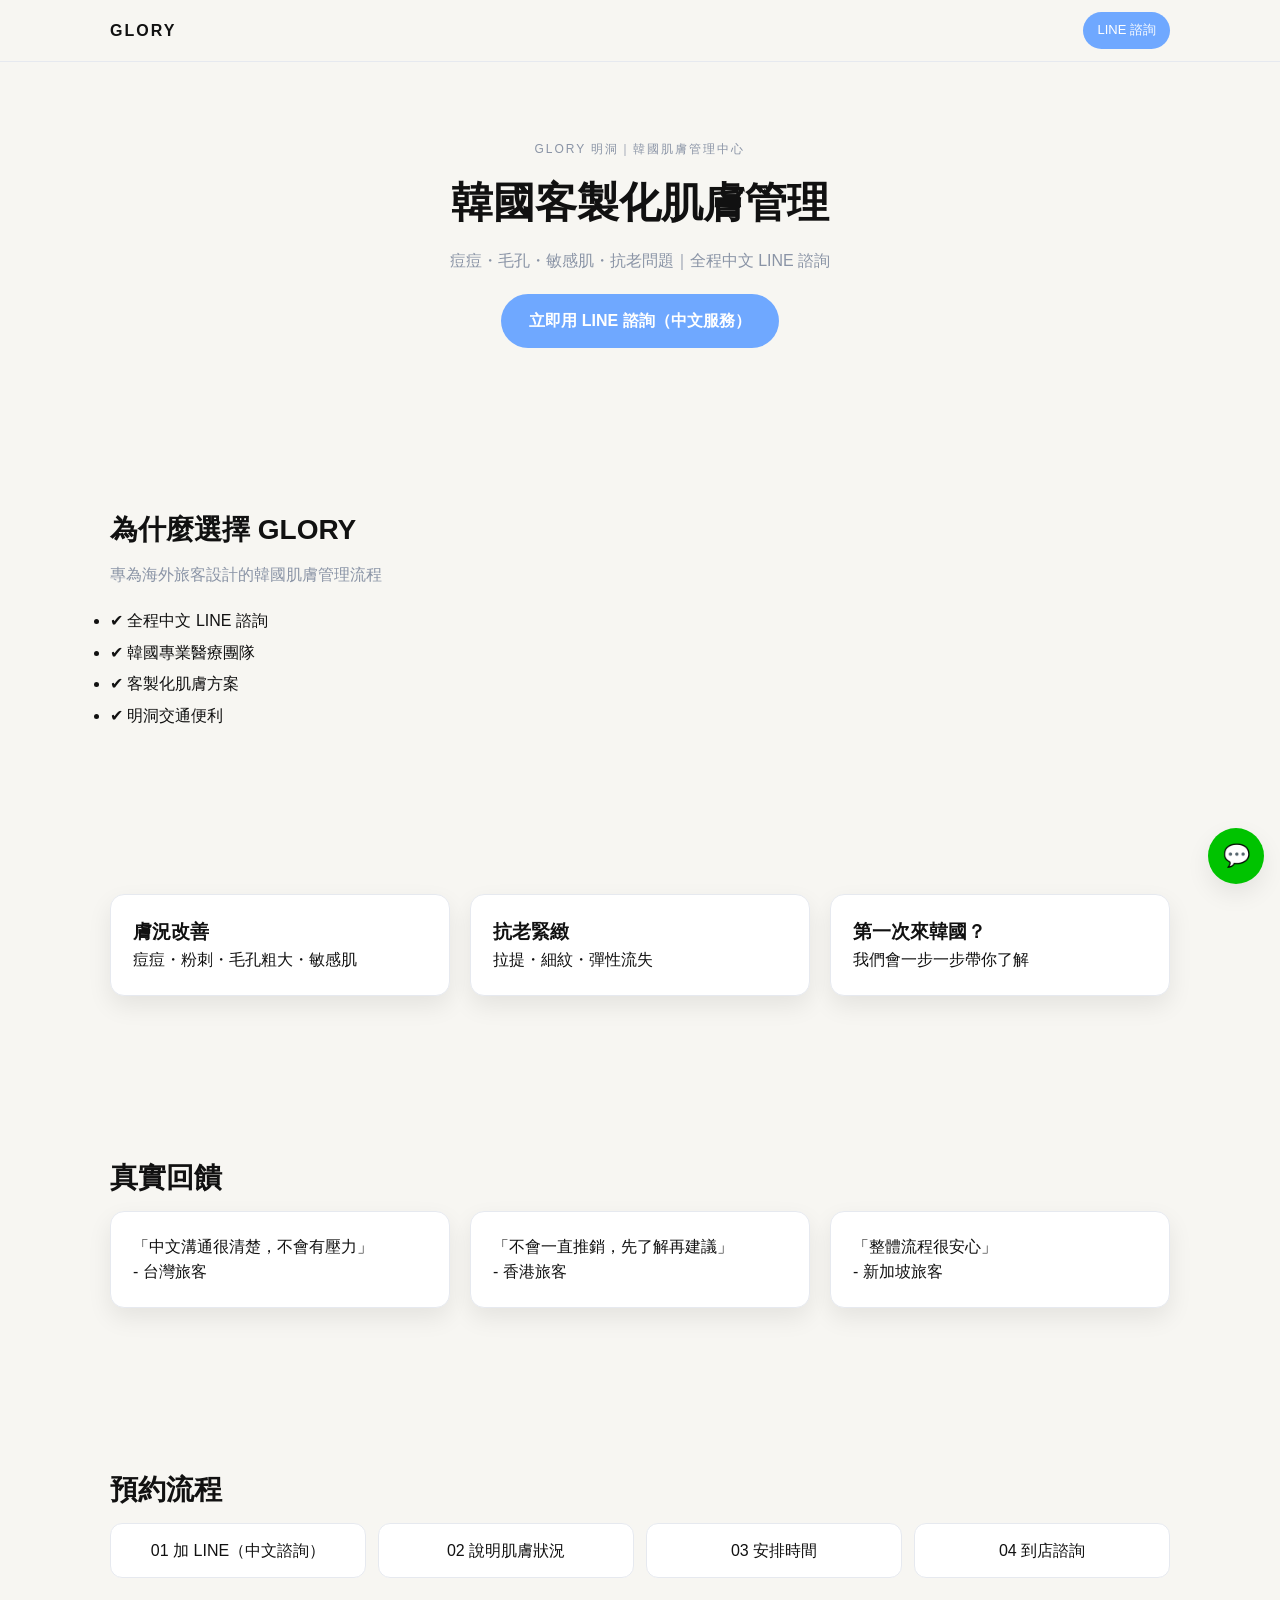
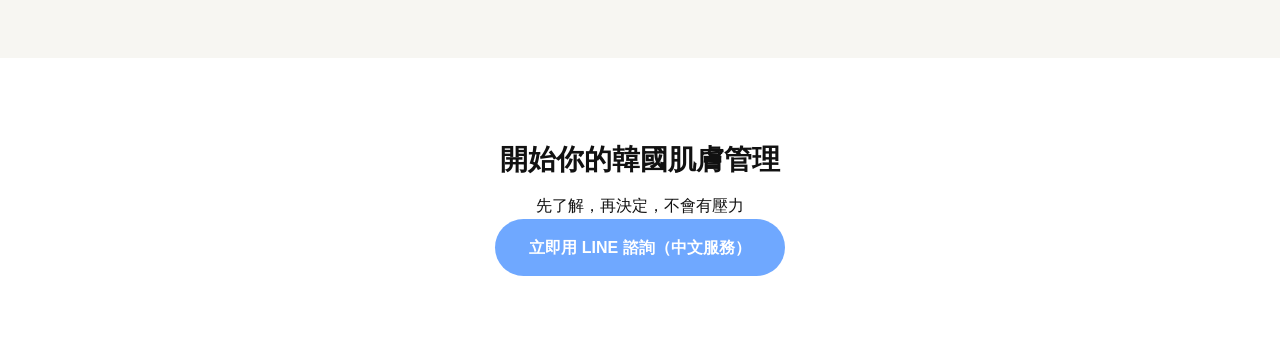
==== index.html @ 79ee34f8 "Update index.html" ====
<!DOCTYPE html>
<html lang="zh-Hant">

<head>
<meta charset="UTF-8">
<meta name="viewport" content="width=device-width, initial-scale=1.0">

<title>GLORY 明洞｜韓國客製化肌膚管理</title>

<meta name="description" content="韓國明洞肌膚管理中心｜痘痘・毛孔・敏感肌・抗老｜全程中文LINE諮詢">

<meta property="og:title" content="GLORY 明洞｜韓國肌膚管理">
<meta property="og:description" content="韓國客製化肌膚管理｜LINE中文諮詢">
<meta property="og:image" content="assets/cover.jpg">

<link rel="stylesheet" href="css/style.css">
<link rel="stylesheet" href="css/animation.css">

</head>

<body>

<!-- ================= LINE SYSTEM (ONLY JS FILE SHOULD OWN THIS) ================= -->
<script src="js/line.js"></script>

<!-- ================= HEADER ================= -->
<header class="header">
  <div class="container">
    <div class="logo">GLORY</div>

    <a class="header-cta" onclick="openLine('header_cta')">
      LINE 諮詢
    </a>
  </div>
</header>

<!-- ================= HERO ================= -->
<section class="hero">
  <div class="container hero-inner">

    <p class="eyebrow">GLORY 明洞｜韓國肌膚管理中心</p>

    <h1>韓國客製化肌膚管理</h1>

    <p class="subtext">
      痘痘・毛孔・敏感肌・抗老問題｜全程中文 LINE 諮詢
    </p>

    <a class="primary-btn" onclick="openLine('hero_cta')">
      立即用 LINE 諮詢（中文服務）
    </a>

  </div>
</section>

<!-- ================= WHY GLORY ================= -->
<section class="section">
  <div class="container">

    <h2>為什麼選擇 GLORY</h2>

    <p class="desc">
      專為海外旅客設計的韓國肌膚管理流程
    </p>

    <ul class="list">
      <li>✔ 全程中文 LINE 諮詢</li>
      <li>✔ 韓國專業醫療團隊</li>
      <li>✔ 客製化肌膚方案</li>
      <li>✔ 明洞交通便利</li>
    </ul>

  </div>
</section>

<!-- ================= SERVICES ================= -->
<section class="section">
  <div class="container grid-3">

    <div class="card" onclick="openLine('skin')">
      <h3>膚況改善</h3>
      <p>痘痘・粉刺・毛孔粗大・敏感肌</p>
    </div>

    <div class="card" onclick="openLine('antiaging')">
      <h3>抗老緊緻</h3>
      <p>拉提・細紋・彈性流失</p>
    </div>

    <div class="card" onclick="openLine('firstvisit')">
      <h3>第一次來韓國？</h3>
      <p>我們會一步一步帶你了解</p>
    </div>

  </div>
</section>

<!-- ================= SOCIAL PROOF ================= -->
<section class="section">
  <div class="container">

    <h2>真實回饋</h2>

    <div class="grid-3">

      <div class="card">
        <p>「中文溝通很清楚，不會有壓力」</p>
        <span>- 台灣旅客</span>
      </div>

      <div class="card">
        <p>「不會一直推銷，先了解再建議」</p>
        <span>- 香港旅客</span>
      </div>

      <div class="card">
        <p>「整體流程很安心」</p>
        <span>- 新加坡旅客</span>
      </div>

    </div>

  </div>
</section>

<!-- ================= JOURNEY ================= -->
<section class="section">
  <div class="container">

    <h2>預約流程</h2>

    <div class="steps">
      <div>01 加 LINE（中文諮詢）</div>
      <div>02 說明肌膚狀況</div>
      <div>03 安排時間</div>
      <div>04 到店諮詢</div>
    </div>

  </div>
</section>

<!-- ================= FINAL CTA ================= -->
<section class="cta">
  <div class="container">

    <h2>開始你的韓國肌膚管理</h2>

    <p>先了解，再決定，不會有壓力</p>

    <a class="primary-btn big" onclick="openLine('final_cta')">
      立即用 LINE 諮詢（中文服務）
    </a>

  </div>
</section>

<!-- ================= FLOAT CTA ================= -->
<div class="floating" onclick="openLine('floating_cta')">
  💬
</div>

</body>
</html>
---- css/style.css ----
/* =========================
GLORY V8.2 FINAL STYLE SYSTEM
Production Ready (Ads + Conversion Safe)
========================= */

/* =========================
ROOT DESIGN SYSTEM
========================= */
:root {
  --bg: #F7F6F2;
  --surface: #FFFFFF;

  --text: #111111;
  --muted: #8A94A6;

  --primary: #6FA8FF;
  --primary-dark: #3D7CFF;

  --line: #00C300;

  --border: #E6E9EF;

  --shadow: 0 10px 25px rgba(17,17,17,0.08);
}

/* =========================
RESET (CLEAN)
========================= */
* {
  margin: 0;
  padding: 0;
  box-sizing: border-box;
}

body {
  font-family: "Noto Sans TC", Inter, sans-serif;
  background: var(--bg);
  color: var(--text);
  line-height: 1.6;
  overflow-x: hidden;
}

/* =========================
LAYOUT SYSTEM
========================= */
.container {
  max-width: 1100px;
  margin: 0 auto;
  padding: 0 20px;
}

section {
  padding: 80px 0;
}

/* =========================
HEADER
========================= */
.header {
  position: fixed;
  top: 0;
  width: 100%;
  background: rgba(247,246,242,0.92);
  backdrop-filter: blur(10px);
  border-bottom: 1px solid var(--border);
  z-index: 999;
}

.header .container {
  display: flex;
  justify-content: space-between;
  align-items: center;
  padding: 12px 20px;
}

.logo {
  font-weight: 600;
  letter-spacing: 2px;
}

/* =========================
HERO SECTION
========================= */
.hero {
  padding: 140px 0 80px;
  text-align: center;
}

.hero h1 {
  font-size: 42px;
  font-weight: 600;
  margin-bottom: 12px;
}

.subtext {
  color: var(--muted);
  margin-bottom: 20px;
}

.eyebrow {
  font-size: 12px;
  letter-spacing: 2px;
  color: var(--muted);
  margin-bottom: 10px;
}

/* =========================
BUTTON SYSTEM (CONVERSION CORE)
========================= */
.primary-btn {
  display: inline-block;
  background: var(--primary);
  color: #fff;
  padding: 14px 28px;
  border-radius: 999px;
  font-weight: 600;
  cursor: pointer;
  text-decoration: none;
  transition: 0.2s ease;
}

.primary-btn:hover {
  background: var(--primary-dark);
  transform: translateY(-2px);
}

.primary-btn.big {
  padding: 16px 34px;
}

/* header CTA */
.header-cta {
  background: var(--primary);
  color: white;
  padding: 8px 14px;
  border-radius: 999px;
  font-size: 13px;
  cursor: pointer;
}

/* =========================
GRID SYSTEM
========================= */
.grid-3 {
  display: grid;
  grid-template-columns: repeat(3, 1fr);
  gap: 20px;
}

/* =========================
CARD SYSTEM
========================= */
.card {
  background: var(--surface);
  border: 1px solid var(--border);
  border-radius: 14px;
  padding: 22px;
  box-shadow: var(--shadow);
  transition: 0.2s ease;
}

.card:hover {
  transform: translateY(-3px);
}

/* =========================
TEXT SYSTEM
========================= */
h2 {
  font-size: 28px;
  margin-bottom: 10px;
}

.desc {
  color: var(--muted);
  margin-bottom: 20px;
}

.list li {
  margin: 6px 0;
}

/* =========================
STEPS
========================= */
.steps {
  display: grid;
  grid-template-columns: repeat(4, 1fr);
  gap: 12px;
}

.steps div {
  background: var(--surface);
  border: 1px solid var(--border);
  border-radius: 12px;
  padding: 14px;
  text-align: center;
}

/* =========================
CTA SECTION
========================= */
.cta {
  text-align: center;
  background: var(--surface);
}

/* =========================
FLOAT BUTTON (LINE CORE)
========================= */
.floating {
  position: fixed;
  right: 16px;
  bottom: 16px;
  width: 56px;
  height: 56px;
  background: var(--line);
  color: white;
  border-radius: 50%;
  display: flex;
  align-items: center;
  justify-content: center;
  font-size: 22px;
  cursor: pointer;
  box-shadow: var(--shadow);
}

/* =========================
RESPONSIVE CORE ONLY
========================= */
@media (max-width: 992px) {
  .grid-3 { grid-template-columns: 1fr 1fr; }
  .steps { grid-template-columns: 1fr 1fr; }
}

@media (max-width: 768px) {

  section { padding: 60px 0; }

  .hero h1 { font-size: 32px; }

  .grid-3 { grid-template-columns: 1fr; }

  .steps { grid-template-columns: 1fr; }

  .primary-btn {
    width: 100%;
    text-align: center;
  }
}

@media (max-width: 390px) {
  .hero h1 { font-size: 26px; }
  .container { padding: 0 14px; }
}

/* =========================
SAFE MOTION ONLY
========================= */
@media (prefers-reduced-motion: reduce) {
  * {
    animation: none !important;
    transition: none !important;
  }
}
---- css/animation.css ----
/* =========================
GLORY V8.2 ANIMATION SYSTEM
Conversion Safe + Lightweight
========================= */

/* =========================
GLOBAL BASE
========================= */
* {
  scroll-behavior: smooth;
}

/* =========================
SAFE PAGE LOAD
========================= */
body {
  opacity: 0;
  animation: pageFade 0.5s ease-out forwards;
}

@keyframes pageFade {
  to {
    opacity: 1;
  }
}

/* =========================
SECTION REVEAL (SAFE ONLY)
========================= */
.section {
  opacity: 0;
  transform: translateY(10px);
  animation: sectionIn 0.6s ease-out forwards;
}

@keyframes sectionIn {
  to {
    opacity: 1;
    transform: translateY(0);
  }
}

/* =========================
CTA HOVER ONLY (IMPORTANT)
========================= */
.primary-btn,
.header-cta {
  transition: transform 0.2s ease, background 0.2s ease;
}

.primary-btn:hover,
.header-cta:hover {
  transform: translateY(-2px);
}

/* =========================
CARD HOVER (VERY LIGHT)
========================= */
.card {
  transition: transform 0.25s ease, box-shadow 0.25s ease;
}

.card:hover {
  transform: translateY(-3px);
}

/* =========================
FLOAT BUTTON PULSE (ONLY 1 ANIMATION)
========================= */
.floating {
  animation: pulse 2.8s infinite;
}

@keyframes pulse {
  0% {
    transform: scale(1);
  }
  70% {
    transform: scale(1.06);
  }
  100% {
    transform: scale(1);
  }
}

/* =========================
REDUCE MOTION (IMPORTANT FOR ADS)
========================= */
@media (prefers-reduced-motion: reduce) {
  * {
    animation: none !important;
    transition: none !important;
  }
}
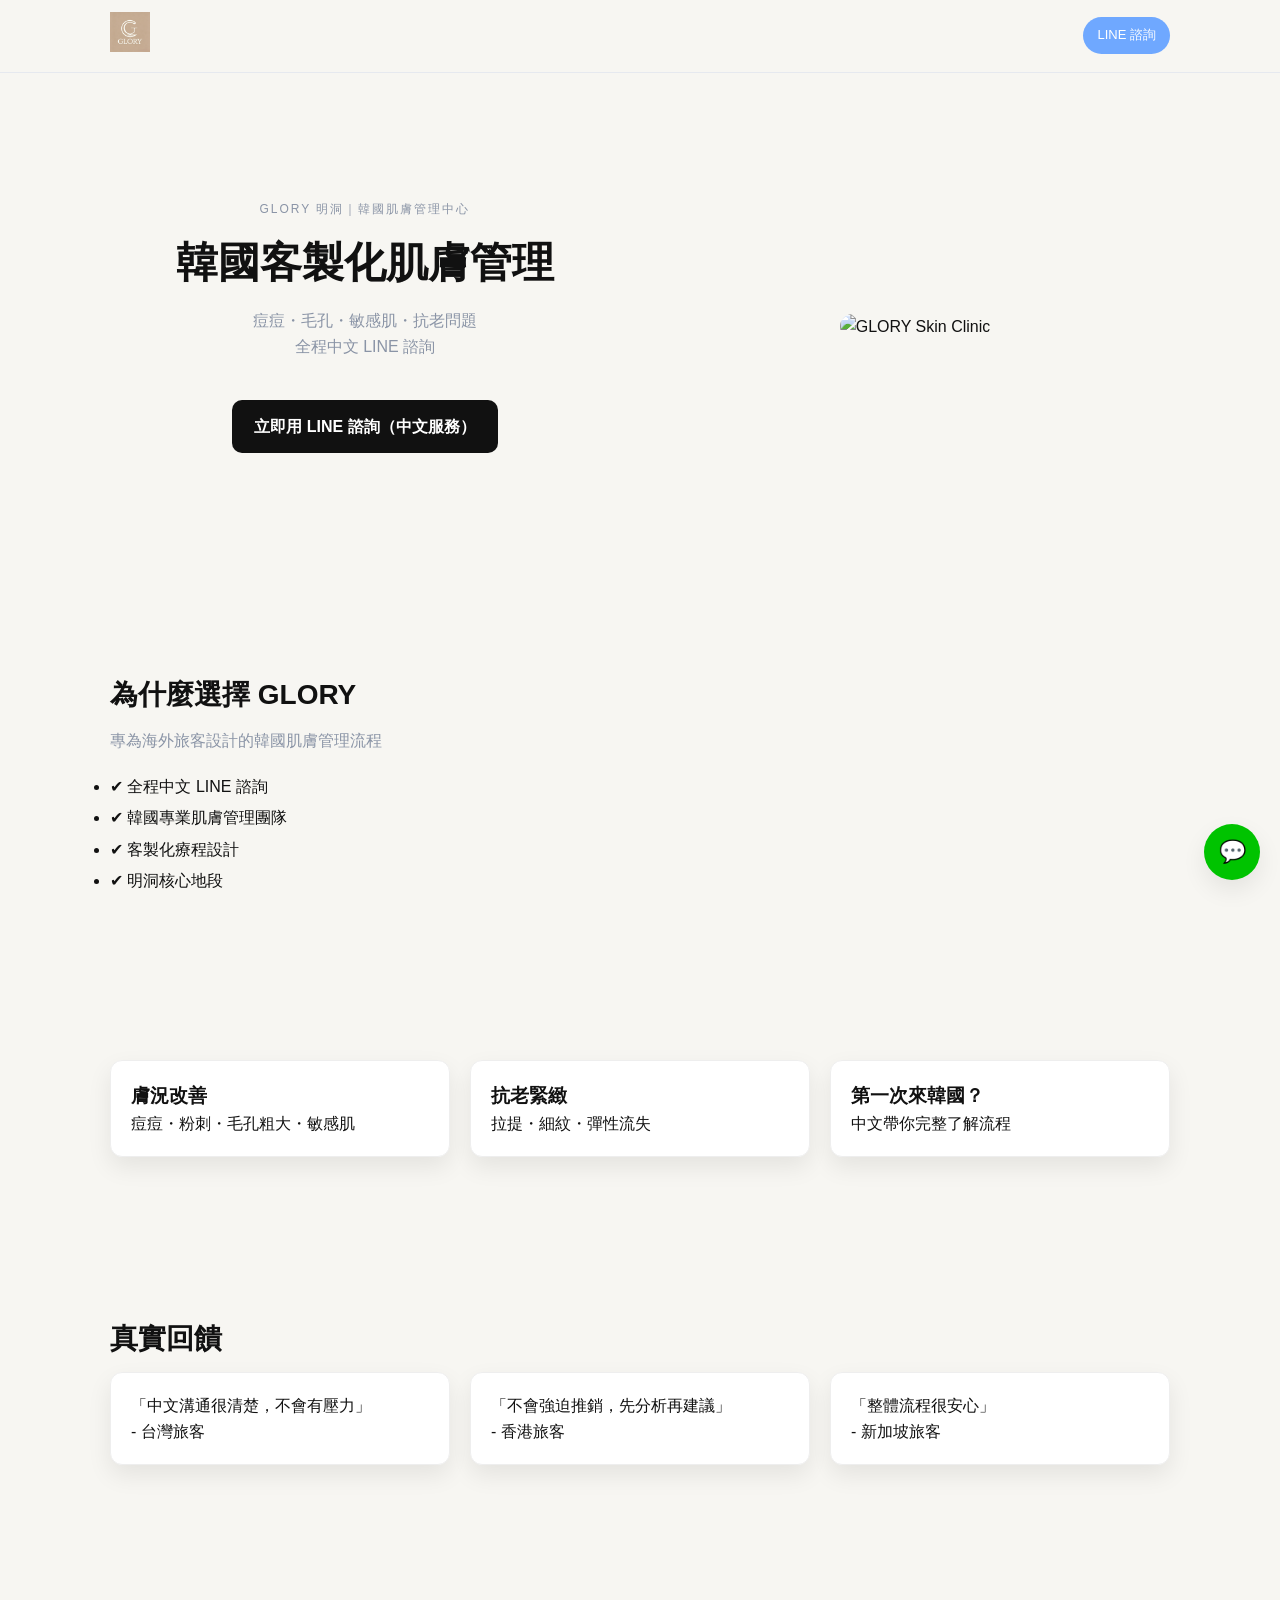
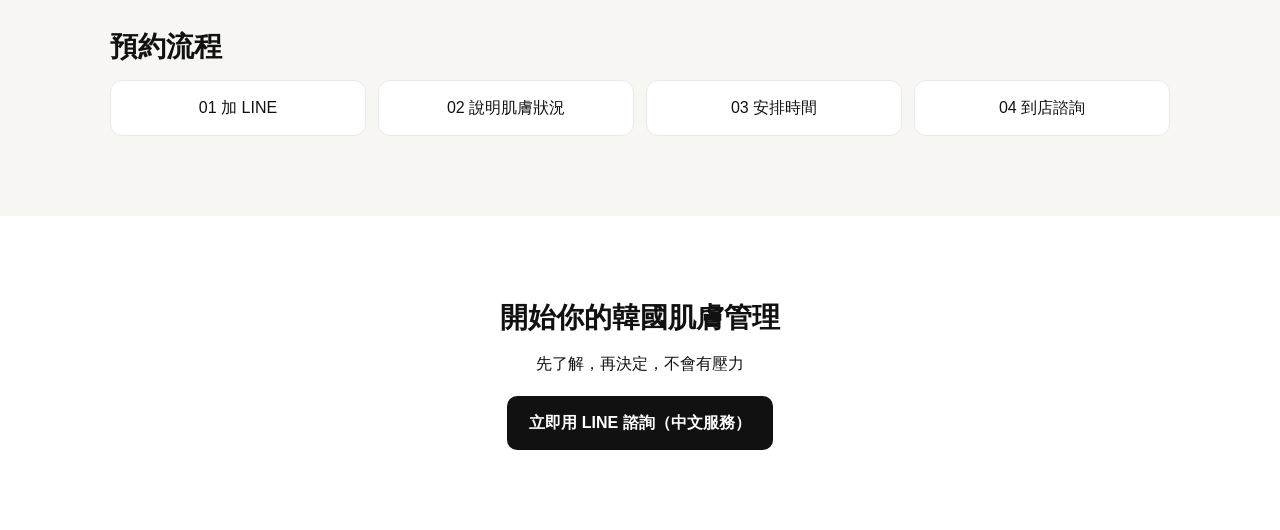
==== commit d60e01cf: "Update index.html" ====
--- a/index.html
+++ b/index.html
@@ -9,24 +9,103 @@
 
 <meta name="description" content="韓國明洞肌膚管理中心｜痘痘・毛孔・敏感肌・抗老｜全程中文LINE諮詢">
 
+<!-- ✅ OG 修正（重點） -->
 <meta property="og:title" content="GLORY 明洞｜韓國肌膚管理">
 <meta property="og:description" content="韓國客製化肌膚管理｜LINE中文諮詢">
-<meta property="og:image" content="assets/cover.jpg">
+<meta property="og:image" content="assets/images/hero.jpg">
 
 <link rel="stylesheet" href="css/style.css">
 <link rel="stylesheet" href="css/animation.css">
 
+<style>
+/* ===== HERO UPGRADE ===== */
+.hero-inner{
+  display:flex;
+  align-items:center;
+  justify-content:space-between;
+  gap:40px;
+  padding:60px 20px;
+}
+
+.hero-text{flex:1;}
+
+.hero-img{
+  flex:1;
+}
+
+.hero-img img{
+  width:100%;
+  border-radius:16px;
+  object-fit:cover;
+}
+
+/* CTA */
+.primary-btn{
+  display:inline-block;
+  margin-top:20px;
+  padding:14px 22px;
+  background:#111;
+  color:#fff;
+  border-radius:10px;
+  text-decoration:none;
+}
+
+/* GRID */
+.grid-3{
+  display:grid;
+  grid-template-columns:repeat(3,1fr);
+  gap:20px;
+}
+
+.card{
+  padding:20px;
+  border:1px solid #eee;
+  border-radius:12px;
+  cursor:pointer;
+}
+
+/* FLOAT */
+.floating{
+  position:fixed;
+  bottom:20px;
+  right:20px;
+  background:#00c300;
+  color:#fff;
+  width:56px;
+  height:56px;
+  border-radius:50%;
+  display:flex;
+  align-items:center;
+  justify-content:center;
+  font-size:22px;
+  cursor:pointer;
+}
+
+/* MOBILE */
+@media(max-width:768px){
+  .hero-inner{
+    flex-direction:column;
+  }
+
+  .grid-3{
+    grid-template-columns:1fr;
+  }
+}
+</style>
+
 </head>
 
 <body>
 
-<!-- ================= LINE SYSTEM (ONLY JS FILE SHOULD OWN THIS) ================= -->
+<!-- LINE SYSTEM -->
 <script src="js/line.js"></script>
 
 <!-- ================= HEADER ================= -->
 <header class="header">
   <div class="container">
-    <div class="logo">GLORY</div>
+    <div class="logo">
+      <img src="assets/logo/logo.jpg" alt="GLORY Logo" style="height:40px;">
+    </div>
 
     <a class="header-cta" onclick="openLine('header_cta')">
       LINE 諮詢
@@ -38,22 +117,33 @@
 <section class="hero">
   <div class="container hero-inner">
 
-    <p class="eyebrow">GLORY 明洞｜韓國肌膚管理中心</p>
-
-    <h1>韓國客製化肌膚管理</h1>
-
-    <p class="subtext">
-      痘痘・毛孔・敏感肌・抗老問題｜全程中文 LINE 諮詢
-    </p>
-
-    <a class="primary-btn" onclick="openLine('hero_cta')">
-      立即用 LINE 諮詢（中文服務）
-    </a>
-
-  </div>
-</section>
-
-<!-- ================= WHY GLORY ================= -->
+    <!-- TEXT -->
+    <div class="hero-text">
+
+      <p class="eyebrow">GLORY 明洞｜韓國肌膚管理中心</p>
+
+      <h1>韓國客製化肌膚管理</h1>
+
+      <p class="subtext">
+        痘痘・毛孔・敏感肌・抗老問題<br>
+        全程中文 LINE 諮詢
+      </p>
+
+      <a class="primary-btn" onclick="openLine('hero_cta')">
+        立即用 LINE 諮詢（中文服務）
+      </a>
+
+    </div>
+
+    <!-- IMAGE -->
+    <div class="hero-img">
+      <img src="assets/images/hero.jpg" alt="GLORY Skin Clinic">
+    </div>
+
+  </div>
+</section>
+
+<!-- ================= WHY ================= -->
 <section class="section">
   <div class="container">
 
@@ -65,9 +155,9 @@
 
     <ul class="list">
       <li>✔ 全程中文 LINE 諮詢</li>
-      <li>✔ 韓國專業醫療團隊</li>
-      <li>✔ 客製化肌膚方案</li>
-      <li>✔ 明洞交通便利</li>
+      <li>✔ 韓國專業肌膚管理團隊</li>
+      <li>✔ 客製化療程設計</li>
+      <li>✔ 明洞核心地段</li>
     </ul>
 
   </div>
@@ -89,7 +179,7 @@
 
     <div class="card" onclick="openLine('firstvisit')">
       <h3>第一次來韓國？</h3>
-      <p>我們會一步一步帶你了解</p>
+      <p>中文帶你完整了解流程</p>
     </div>
 
   </div>
@@ -109,7 +199,7 @@
       </div>
 
       <div class="card">
-        <p>「不會一直推銷，先了解再建議」</p>
+        <p>「不會強迫推銷，先分析再建議」</p>
         <span>- 香港旅客</span>
       </div>
 
@@ -123,14 +213,14 @@
   </div>
 </section>
 
-<!-- ================= JOURNEY ================= -->
+<!-- ================= PROCESS ================= -->
 <section class="section">
   <div class="container">
 
     <h2>預約流程</h2>
 
     <div class="steps">
-      <div>01 加 LINE（中文諮詢）</div>
+      <div>01 加 LINE</div>
       <div>02 說明肌膚狀況</div>
       <div>03 安排時間</div>
       <div>04 到店諮詢</div>
@@ -147,14 +237,14 @@
 
     <p>先了解，再決定，不會有壓力</p>
 
-    <a class="primary-btn big" onclick="openLine('final_cta')">
+    <a class="primary-btn" onclick="openLine('final_cta')">
       立即用 LINE 諮詢（中文服務）
     </a>
 
   </div>
 </section>
 
-<!-- ================= FLOAT CTA ================= -->
+<!-- FLOAT LINE -->
 <div class="floating" onclick="openLine('floating_cta')">
   💬
 </div>
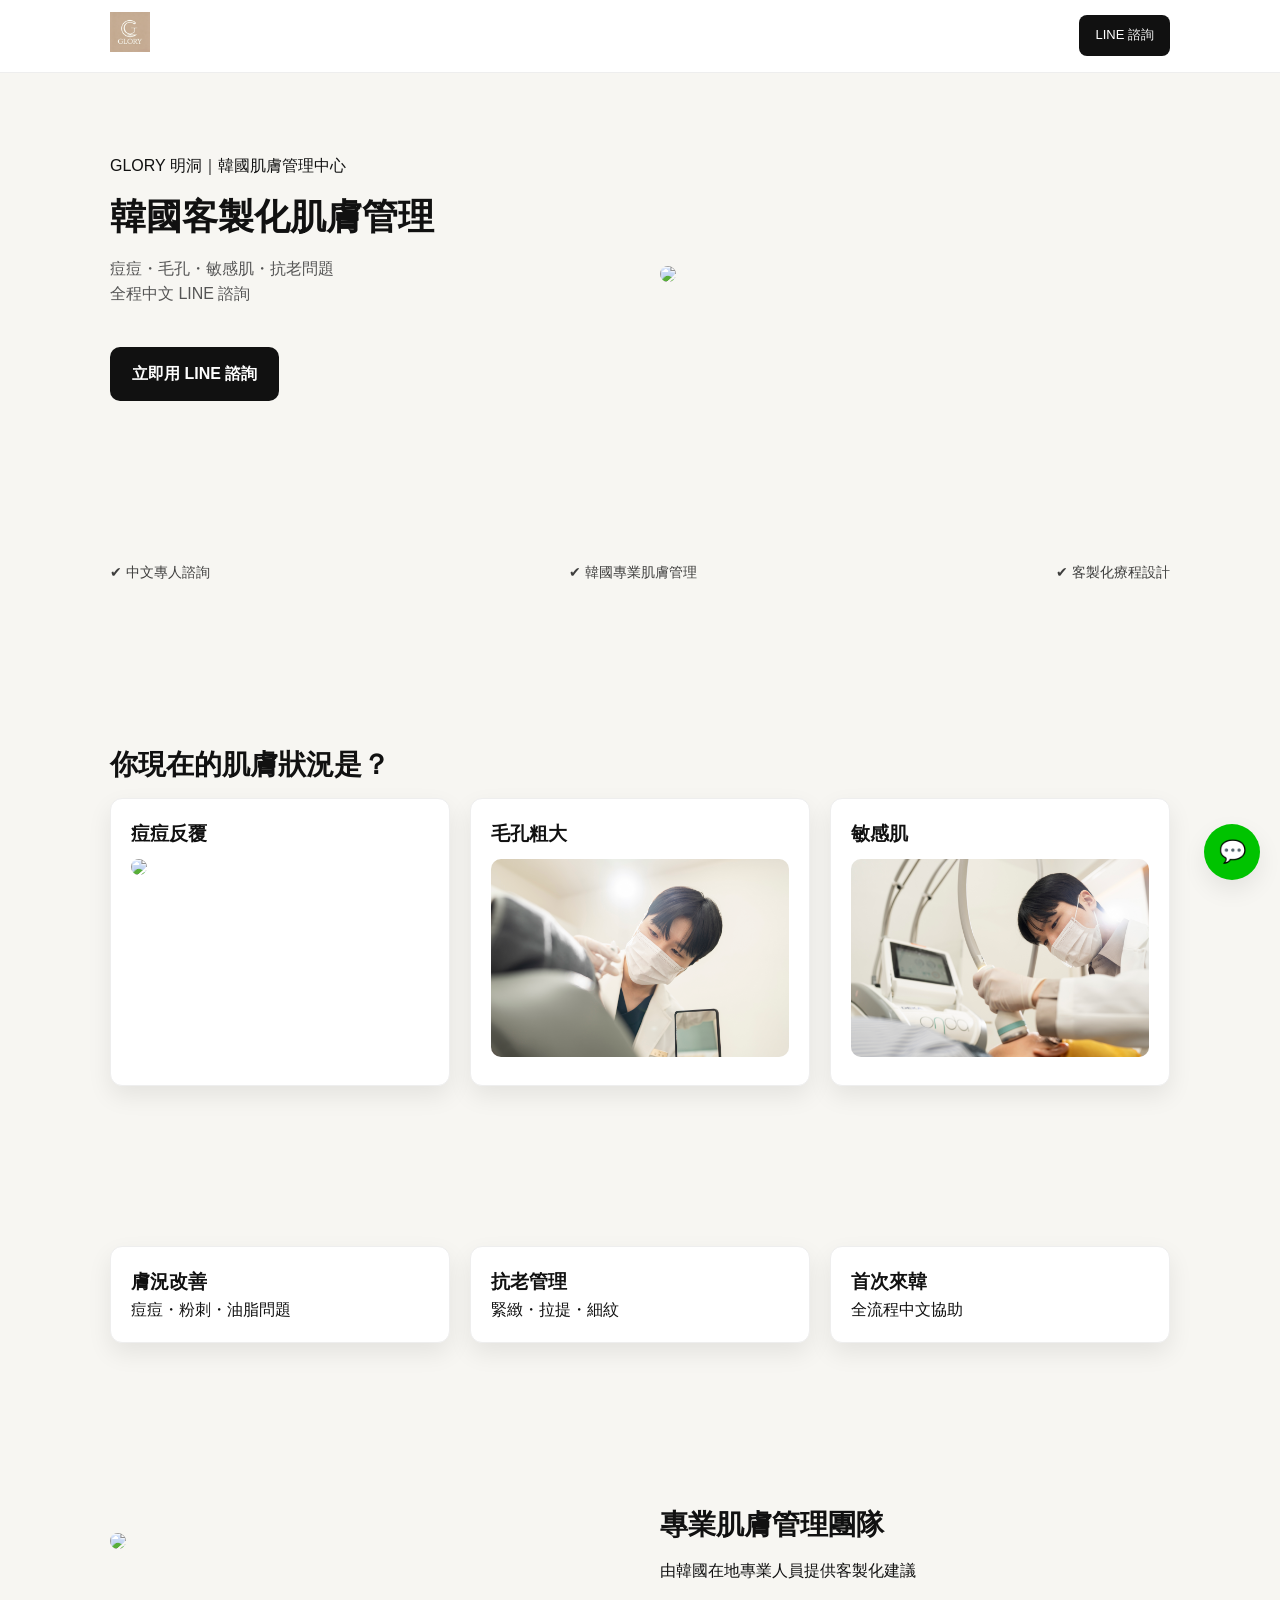
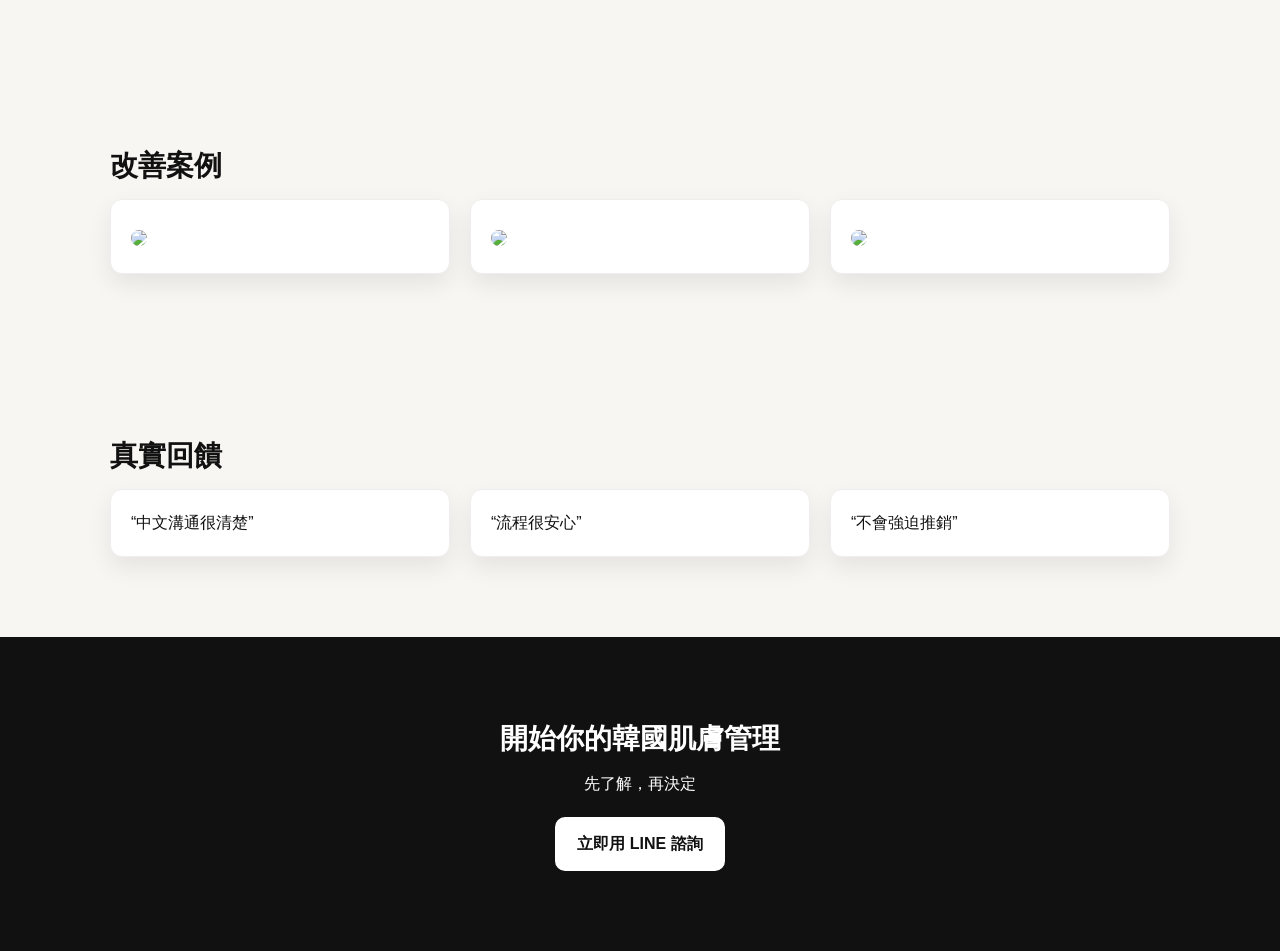
==== commit e4368b16: "Update index.html" ====
--- a/index.html
+++ b/index.html
@@ -9,29 +9,69 @@
 
 <meta name="description" content="韓國明洞肌膚管理中心｜痘痘・毛孔・敏感肌・抗老｜全程中文LINE諮詢">
 
-<!-- ✅ OG 修正（重點） -->
 <meta property="og:title" content="GLORY 明洞｜韓國肌膚管理">
 <meta property="og:description" content="韓國客製化肌膚管理｜LINE中文諮詢">
 <meta property="og:image" content="assets/images/hero.jpg">
 
 <link rel="stylesheet" href="css/style.css">
-<link rel="stylesheet" href="css/animation.css">
 
 <style>
-/* ===== HERO UPGRADE ===== */
+
+/* ================= BASE ================= */
+body{
+  margin:0;
+  font-family:Arial, sans-serif;
+  color:#111;
+}
+
+.section{
+  padding:80px 20px;
+}
+
+.container{
+  max-width:1100px;
+  margin:auto;
+}
+
+/* ================= HEADER ================= */
+.header{
+  position:sticky;
+  top:0;
+  background:#fff;
+  border-bottom:1px solid #eee;
+  z-index:10;
+}
+
+.header .container{
+  display:flex;
+  justify-content:space-between;
+  align-items:center;
+  padding:12px 20px;
+}
+
+.logo img{
+  height:40px;
+}
+
+.header-cta{
+  background:#111;
+  color:#fff;
+  padding:10px 16px;
+  border-radius:8px;
+  text-decoration:none;
+}
+
+/* ================= HERO ================= */
 .hero-inner{
   display:flex;
   align-items:center;
   justify-content:space-between;
   gap:40px;
-  padding:60px 20px;
 }
 
 .hero-text{flex:1;}
 
-.hero-img{
-  flex:1;
-}
+.hero-img{flex:1;}
 
 .hero-img img{
   width:100%;
@@ -39,7 +79,15 @@
   object-fit:cover;
 }
 
-/* CTA */
+h1{
+  font-size:36px;
+  margin:10px 0;
+}
+
+.subtext{
+  color:#555;
+}
+
 .primary-btn{
   display:inline-block;
   margin-top:20px;
@@ -50,7 +98,16 @@
   text-decoration:none;
 }
 
-/* GRID */
+/* ================= TRUST ================= */
+.trust-grid{
+  display:flex;
+  justify-content:space-between;
+  gap:20px;
+  font-size:14px;
+  opacity:0.8;
+}
+
+/* ================= GRID ================= */
 .grid-3{
   display:grid;
   grid-template-columns:repeat(3,1fr);
@@ -61,18 +118,44 @@
   padding:20px;
   border:1px solid #eee;
   border-radius:12px;
-  cursor:pointer;
-}
-
-/* FLOAT */
+  background:#fff;
+  transition:0.3s;
+}
+
+.card:hover{
+  transform:translateY(-5px);
+  box-shadow:0 10px 30px rgba(0,0,0,0.08);
+}
+
+/* ================= IMAGES ================= */
+.card img{
+  width:100%;
+  border-radius:10px;
+  margin-top:10px;
+}
+
+/* ================= CTA ================= */
+.cta{
+  background:#111;
+  color:#fff;
+  text-align:center;
+  padding:80px 20px;
+}
+
+.cta .primary-btn{
+  background:#fff;
+  color:#111;
+}
+
+/* ================= FLOAT ================= */
 .floating{
   position:fixed;
   bottom:20px;
   right:20px;
+  width:56px;
+  height:56px;
   background:#00c300;
   color:#fff;
-  width:56px;
-  height:56px;
   border-radius:50%;
   display:flex;
   align-items:center;
@@ -81,46 +164,52 @@
   cursor:pointer;
 }
 
-/* MOBILE */
+/* ================= MOBILE ================= */
 @media(max-width:768px){
-  .hero-inner{
-    flex-direction:column;
-  }
-
-  .grid-3{
-    grid-template-columns:1fr;
-  }
-}
+
+.hero-inner{
+  flex-direction:column;
+}
+
+.grid-3{
+  grid-template-columns:1fr;
+}
+
+.trust-grid{
+  flex-direction:column;
+}
+}
+
 </style>
 
 </head>
 
 <body>
 
-<!-- LINE SYSTEM -->
 <script src="js/line.js"></script>
 
 <!-- ================= HEADER ================= -->
 <header class="header">
   <div class="container">
+
     <div class="logo">
-      <img src="assets/logo/logo.jpg" alt="GLORY Logo" style="height:40px;">
+      <img src="assets/logo/logo.jpg" alt="GLORY Logo">
     </div>
 
     <a class="header-cta" onclick="openLine('header_cta')">
       LINE 諮詢
     </a>
+
   </div>
 </header>
 
 <!-- ================= HERO ================= -->
-<section class="hero">
+<section class="section">
   <div class="container hero-inner">
 
-    <!-- TEXT -->
     <div class="hero-text">
 
-      <p class="eyebrow">GLORY 明洞｜韓國肌膚管理中心</p>
+      <p>GLORY 明洞｜韓國肌膚管理中心</p>
 
       <h1>韓國客製化肌膚管理</h1>
 
@@ -130,35 +219,53 @@
       </p>
 
       <a class="primary-btn" onclick="openLine('hero_cta')">
-        立即用 LINE 諮詢（中文服務）
+        立即用 LINE 諮詢
       </a>
 
     </div>
 
-    <!-- IMAGE -->
     <div class="hero-img">
-      <img src="assets/images/hero.jpg" alt="GLORY Skin Clinic">
-    </div>
-
-  </div>
-</section>
-
-<!-- ================= WHY ================= -->
+      <img src="assets/images/hero.jpg">
+    </div>
+
+  </div>
+</section>
+
+<!-- ================= TRUST ================= -->
+<section class="section">
+  <div class="container trust-grid">
+
+    <div>✔ 中文專人諮詢</div>
+    <div>✔ 韓國專業肌膚管理</div>
+    <div>✔ 客製化療程設計</div>
+
+  </div>
+</section>
+
+<!-- ================= YOU PROBLEM ================= -->
 <section class="section">
   <div class="container">
 
-    <h2>為什麼選擇 GLORY</h2>
-
-    <p class="desc">
-      專為海外旅客設計的韓國肌膚管理流程
-    </p>
-
-    <ul class="list">
-      <li>✔ 全程中文 LINE 諮詢</li>
-      <li>✔ 韓國專業肌膚管理團隊</li>
-      <li>✔ 客製化療程設計</li>
-      <li>✔ 明洞核心地段</li>
-    </ul>
+    <h2>你現在的肌膚狀況是？</h2>
+
+    <div class="grid-3">
+
+      <div class="card" onclick="openLine('acne')">
+        <h3>痘痘反覆</h3>
+        <img src="assets/images/treatment_1.jpg">
+      </div>
+
+      <div class="card" onclick="openLine('pores')">
+        <h3>毛孔粗大</h3>
+        <img src="assets/images/treatment_2.jpg">
+      </div>
+
+      <div class="card" onclick="openLine('sensitive')">
+        <h3>敏感肌</h3>
+        <img src="assets/images/treatment_3.jpg">
+      </div>
+
+    </div>
 
   </div>
 </section>
@@ -167,63 +274,77 @@
 <section class="section">
   <div class="container grid-3">
 
-    <div class="card" onclick="openLine('skin')">
+    <div class="card">
       <h3>膚況改善</h3>
-      <p>痘痘・粉刺・毛孔粗大・敏感肌</p>
-    </div>
-
-    <div class="card" onclick="openLine('antiaging')">
-      <h3>抗老緊緻</h3>
-      <p>拉提・細紋・彈性流失</p>
-    </div>
-
-    <div class="card" onclick="openLine('firstvisit')">
-      <h3>第一次來韓國？</h3>
-      <p>中文帶你完整了解流程</p>
-    </div>
-
-  </div>
-</section>
-
-<!-- ================= SOCIAL PROOF ================= -->
+      <p>痘痘・粉刺・油脂問題</p>
+    </div>
+
+    <div class="card">
+      <h3>抗老管理</h3>
+      <p>緊緻・拉提・細紋</p>
+    </div>
+
+    <div class="card">
+      <h3>首次來韓</h3>
+      <p>全流程中文協助</p>
+    </div>
+
+  </div>
+</section>
+
+<!-- ================= DOCTOR ================= -->
+<section class="section">
+  <div class="container hero-inner">
+
+    <div class="hero-img">
+      <img src="assets/images/doctor.jpg">
+    </div>
+
+    <div class="hero-text">
+      <h2>專業肌膚管理團隊</h2>
+      <p>由韓國在地專業人員提供客製化建議</p>
+    </div>
+
+  </div>
+</section>
+
+<!-- ================= BEFORE AFTER ================= -->
 <section class="section">
   <div class="container">
 
+    <h2>改善案例</h2>
+
+    <div class="grid-3">
+
+      <div class="card">
+        <img src="assets/images/clinic_1.jpg">
+      </div>
+
+      <div class="card">
+        <img src="assets/images/clinic_2.jpg">
+      </div>
+
+      <div class="card">
+        <img src="assets/images/clinic_3.jpg">
+      </div>
+
+    </div>
+
+  </div>
+</section>
+
+<!-- ================= REVIEWS ================= -->
+<section class="section">
+  <div class="container">
+
     <h2>真實回饋</h2>
 
     <div class="grid-3">
 
-      <div class="card">
-        <p>「中文溝通很清楚，不會有壓力」</p>
-        <span>- 台灣旅客</span>
-      </div>
-
-      <div class="card">
-        <p>「不會強迫推銷，先分析再建議」</p>
-        <span>- 香港旅客</span>
-      </div>
-
-      <div class="card">
-        <p>「整體流程很安心」</p>
-        <span>- 新加坡旅客</span>
-      </div>
-
-    </div>
-
-  </div>
-</section>
-
-<!-- ================= PROCESS ================= -->
-<section class="section">
-  <div class="container">
-
-    <h2>預約流程</h2>
-
-    <div class="steps">
-      <div>01 加 LINE</div>
-      <div>02 說明肌膚狀況</div>
-      <div>03 安排時間</div>
-      <div>04 到店諮詢</div>
+      <div class="card">“中文溝通很清楚”</div>
+      <div class="card">“流程很安心”</div>
+      <div class="card">“不會強迫推銷”</div>
+
     </div>
 
   </div>
@@ -231,20 +352,18 @@
 
 <!-- ================= FINAL CTA ================= -->
 <section class="cta">
-  <div class="container">
-
-    <h2>開始你的韓國肌膚管理</h2>
-
-    <p>先了解，再決定，不會有壓力</p>
-
-    <a class="primary-btn" onclick="openLine('final_cta')">
-      立即用 LINE 諮詢（中文服務）
-    </a>
-
-  </div>
-</section>
-
-<!-- FLOAT LINE -->
+
+  <h2>開始你的韓國肌膚管理</h2>
+
+  <p>先了解，再決定</p>
+
+  <a class="primary-btn" onclick="openLine('final_cta')">
+    立即用 LINE 諮詢
+  </a>
+
+</section>
+
+<!-- ================= FLOAT ================= -->
 <div class="floating" onclick="openLine('floating_cta')">
   💬
 </div>
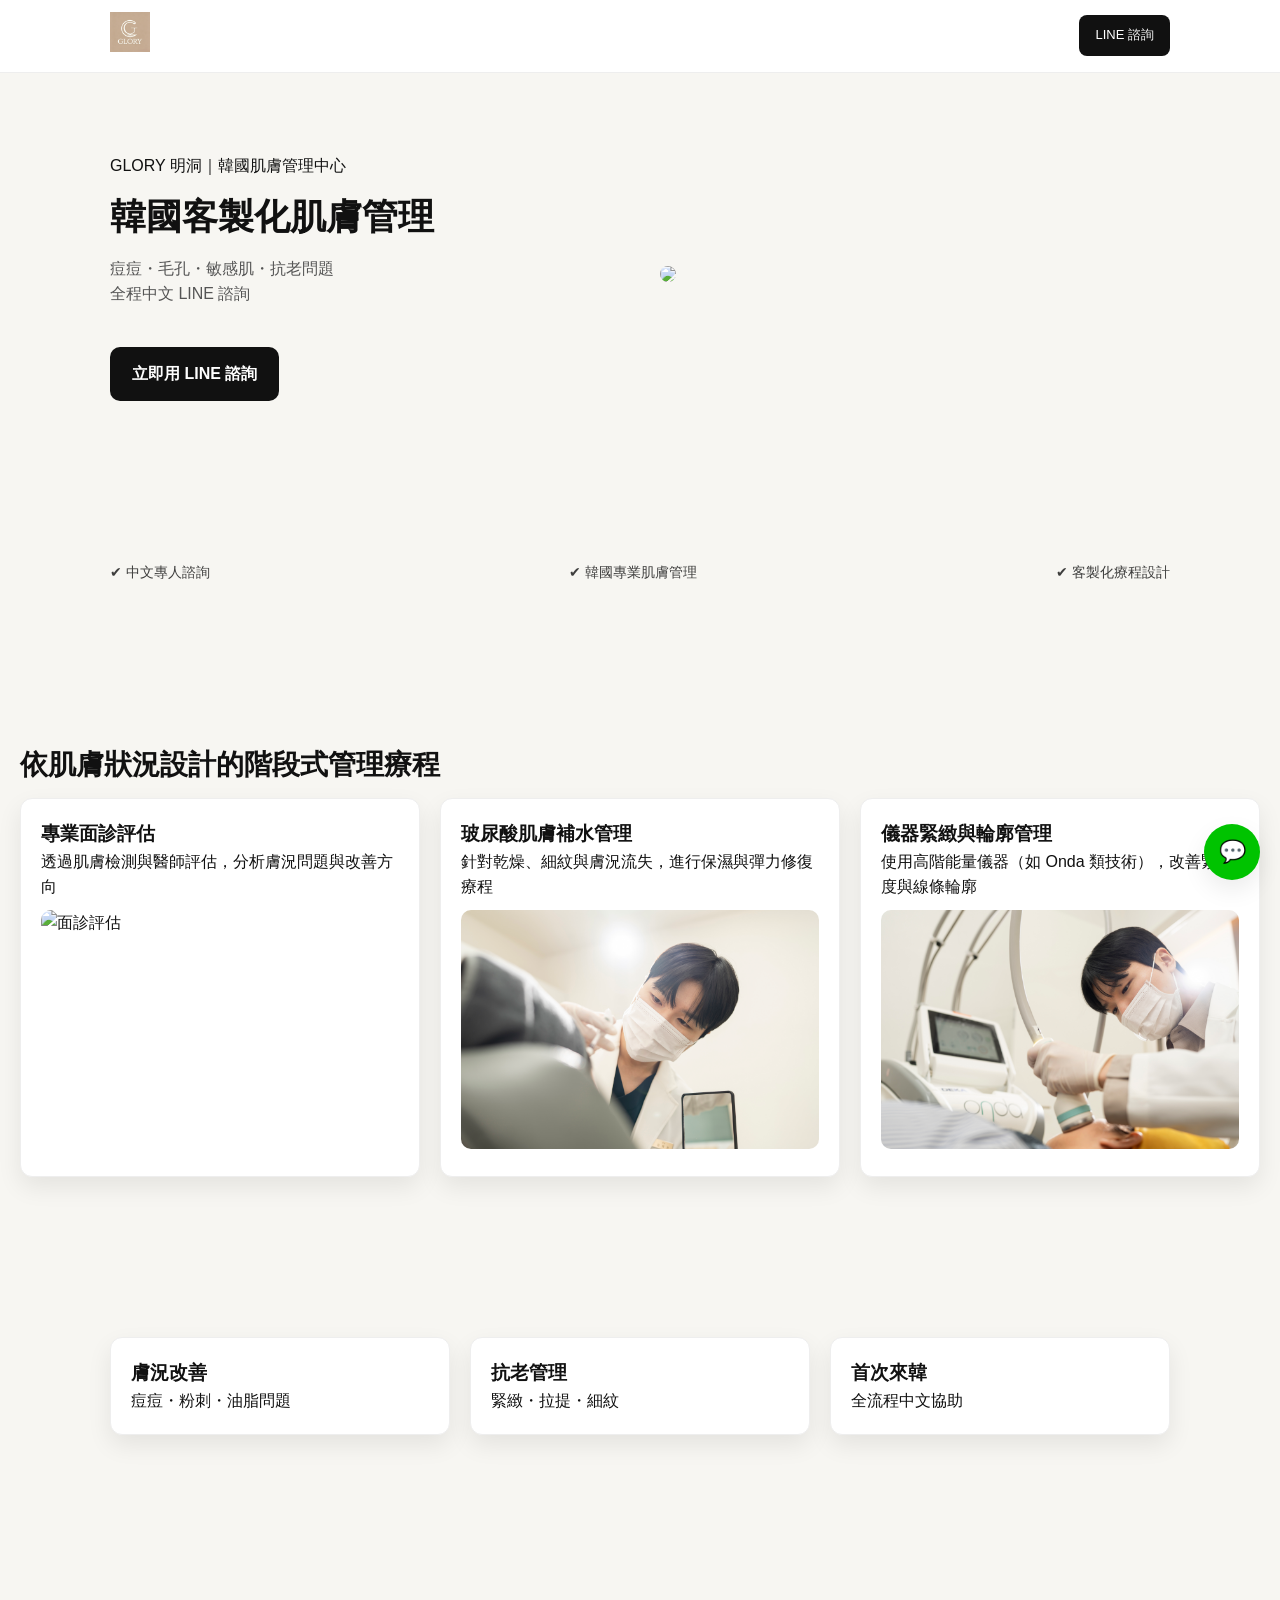
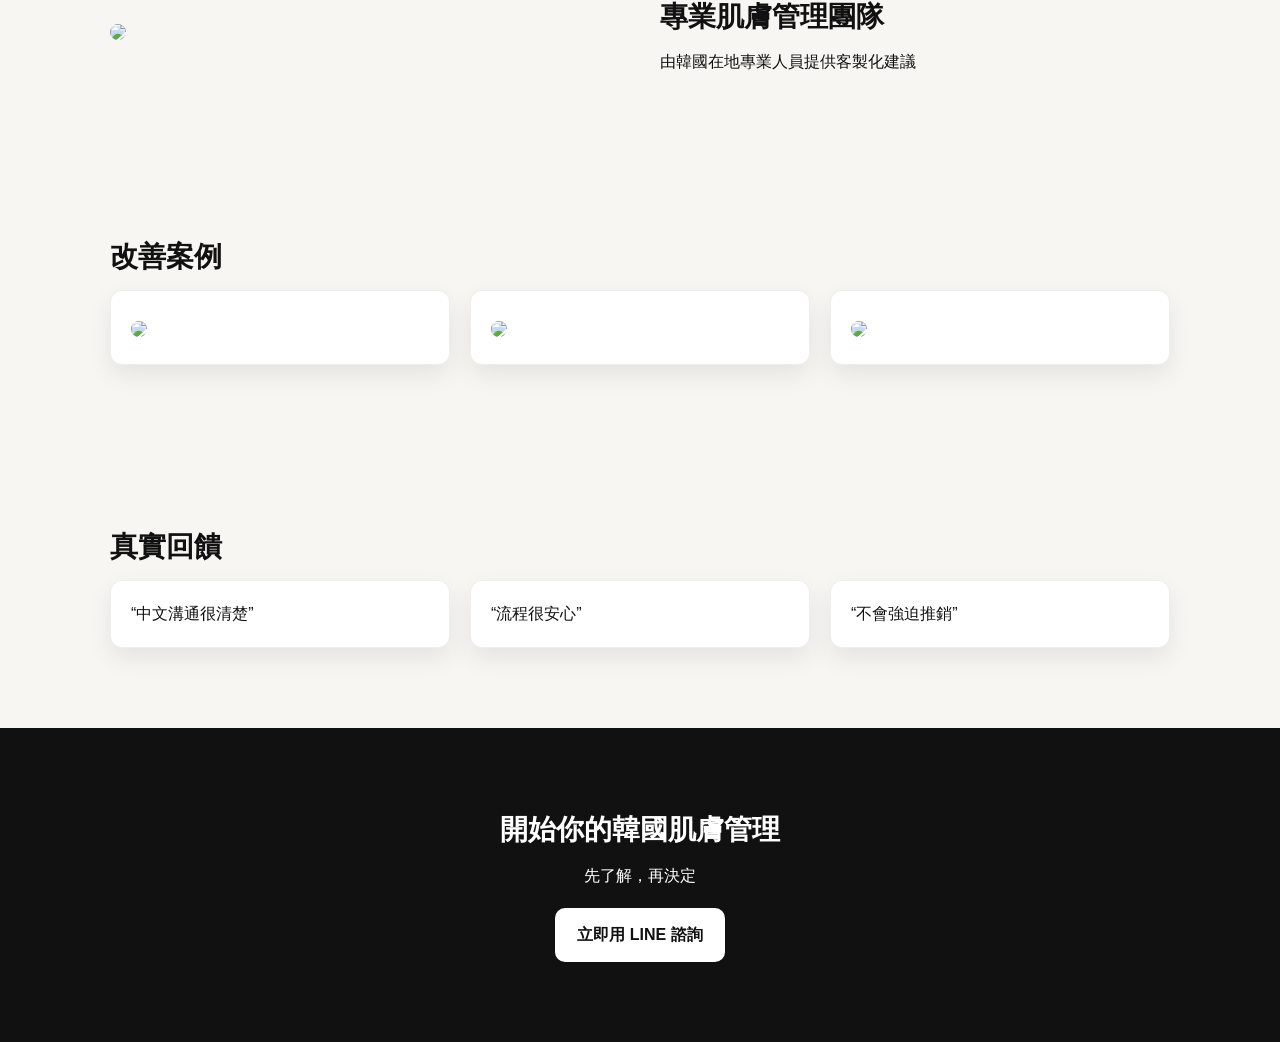
==== commit c0521bd5: "Update index.html" ====
--- a/index.html
+++ b/index.html
@@ -242,32 +242,36 @@
   </div>
 </section>
 
-<!-- ================= YOU PROBLEM ================= -->
-<section class="section">
-  <div class="container">
-
-    <h2>你現在的肌膚狀況是？</h2>
-
-    <div class="grid-3">
-
-      <div class="card" onclick="openLine('acne')">
-        <h3>痘痘反覆</h3>
-        <img src="assets/images/treatment_1.jpg">
-      </div>
-
-      <div class="card" onclick="openLine('pores')">
-        <h3>毛孔粗大</h3>
-        <img src="assets/images/treatment_2.jpg">
-      </div>
-
-      <div class="card" onclick="openLine('sensitive')">
-        <h3>敏感肌</h3>
-        <img src="assets/images/treatment_3.jpg">
-      </div>
-
-    </div>
-
-  </div>
+<!-- ================= TREATMENT FLOW ================= -->
+<section class="section">
+
+  <h2>依肌膚狀況設計的階段式管理療程</h2>
+
+  <div class="grid-3">
+
+    <!-- treatment_1 -->
+    <div class="card" onclick="openLine('consultation')">
+      <h3>專業面診評估</h3>
+      <p>透過肌膚檢測與醫師評估，分析膚況問題與改善方向</p>
+      <img src="assets/images/treatment_1.jpg" alt="面診評估">
+    </div>
+
+    <!-- treatment_2（玻尿酸 / 水光） -->
+    <div class="card" onclick="openLine('hydration')">
+      <h3>玻尿酸肌膚補水管理</h3>
+      <p>針對乾燥、細紋與膚況流失，進行保濕與彈力修復療程</p>
+      <img src="assets/images/treatment_2.jpg" alt="玻尿酸療程">
+    </div>
+
+    <!-- treatment_3（Onda） -->
+    <div class="card" onclick="openLine('onda')">
+      <h3>儀器緊緻與輪廓管理</h3>
+      <p>使用高階能量儀器（如 Onda 類技術），改善緊實度與線條輪廓</p>
+      <img src="assets/images/treatment_3.jpg" alt="Onda療程">
+    </div>
+
+  </div>
+
 </section>
 
 <!-- ================= SERVICES ================= -->
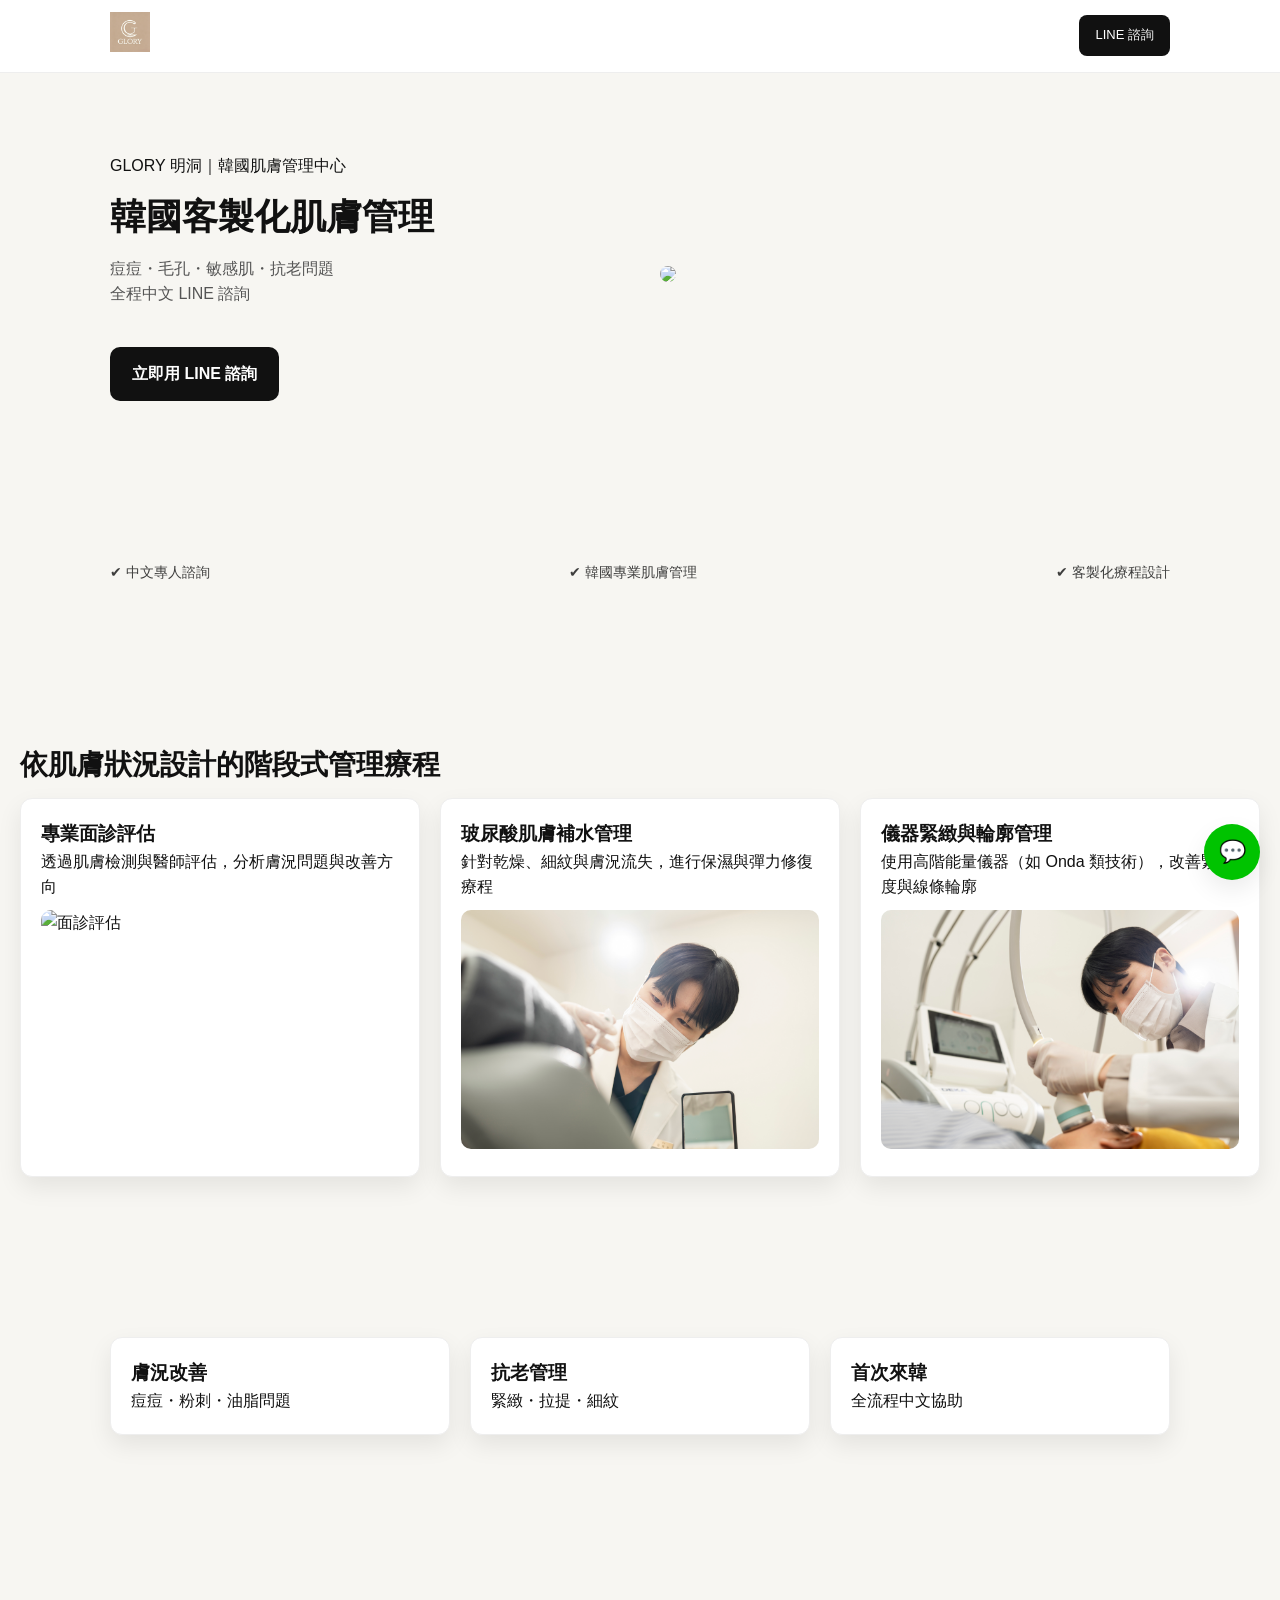
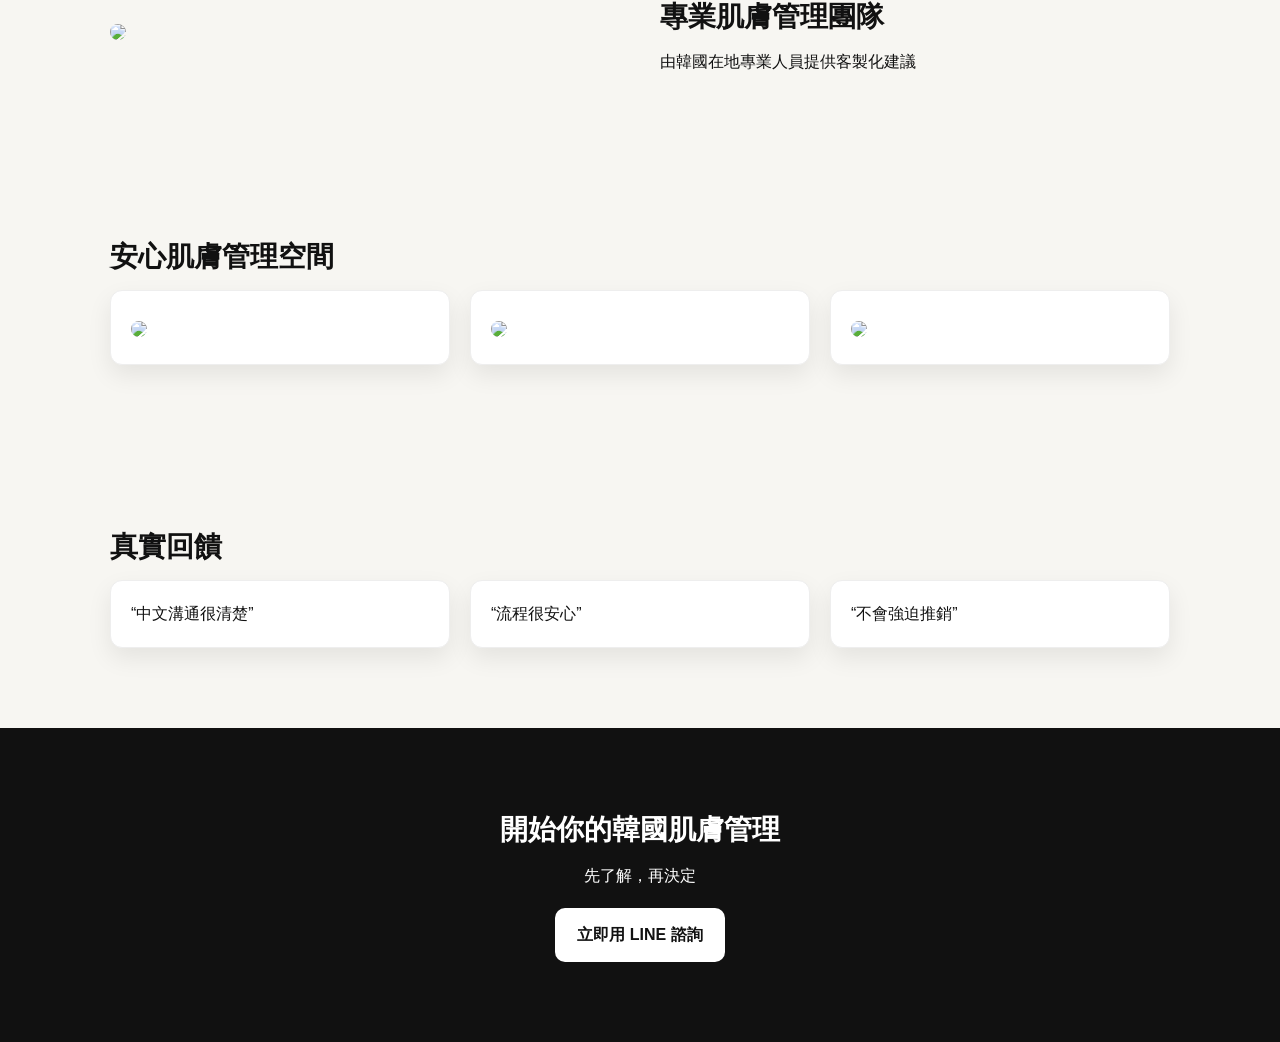
==== commit 53bdacb3: "Update index.html" ====
--- a/index.html
+++ b/index.html
@@ -316,7 +316,7 @@
 <section class="section">
   <div class="container">
 
-    <h2>改善案例</h2>
+    <h2>安心肌膚管理空間</h2>
 
     <div class="grid-3">
 
